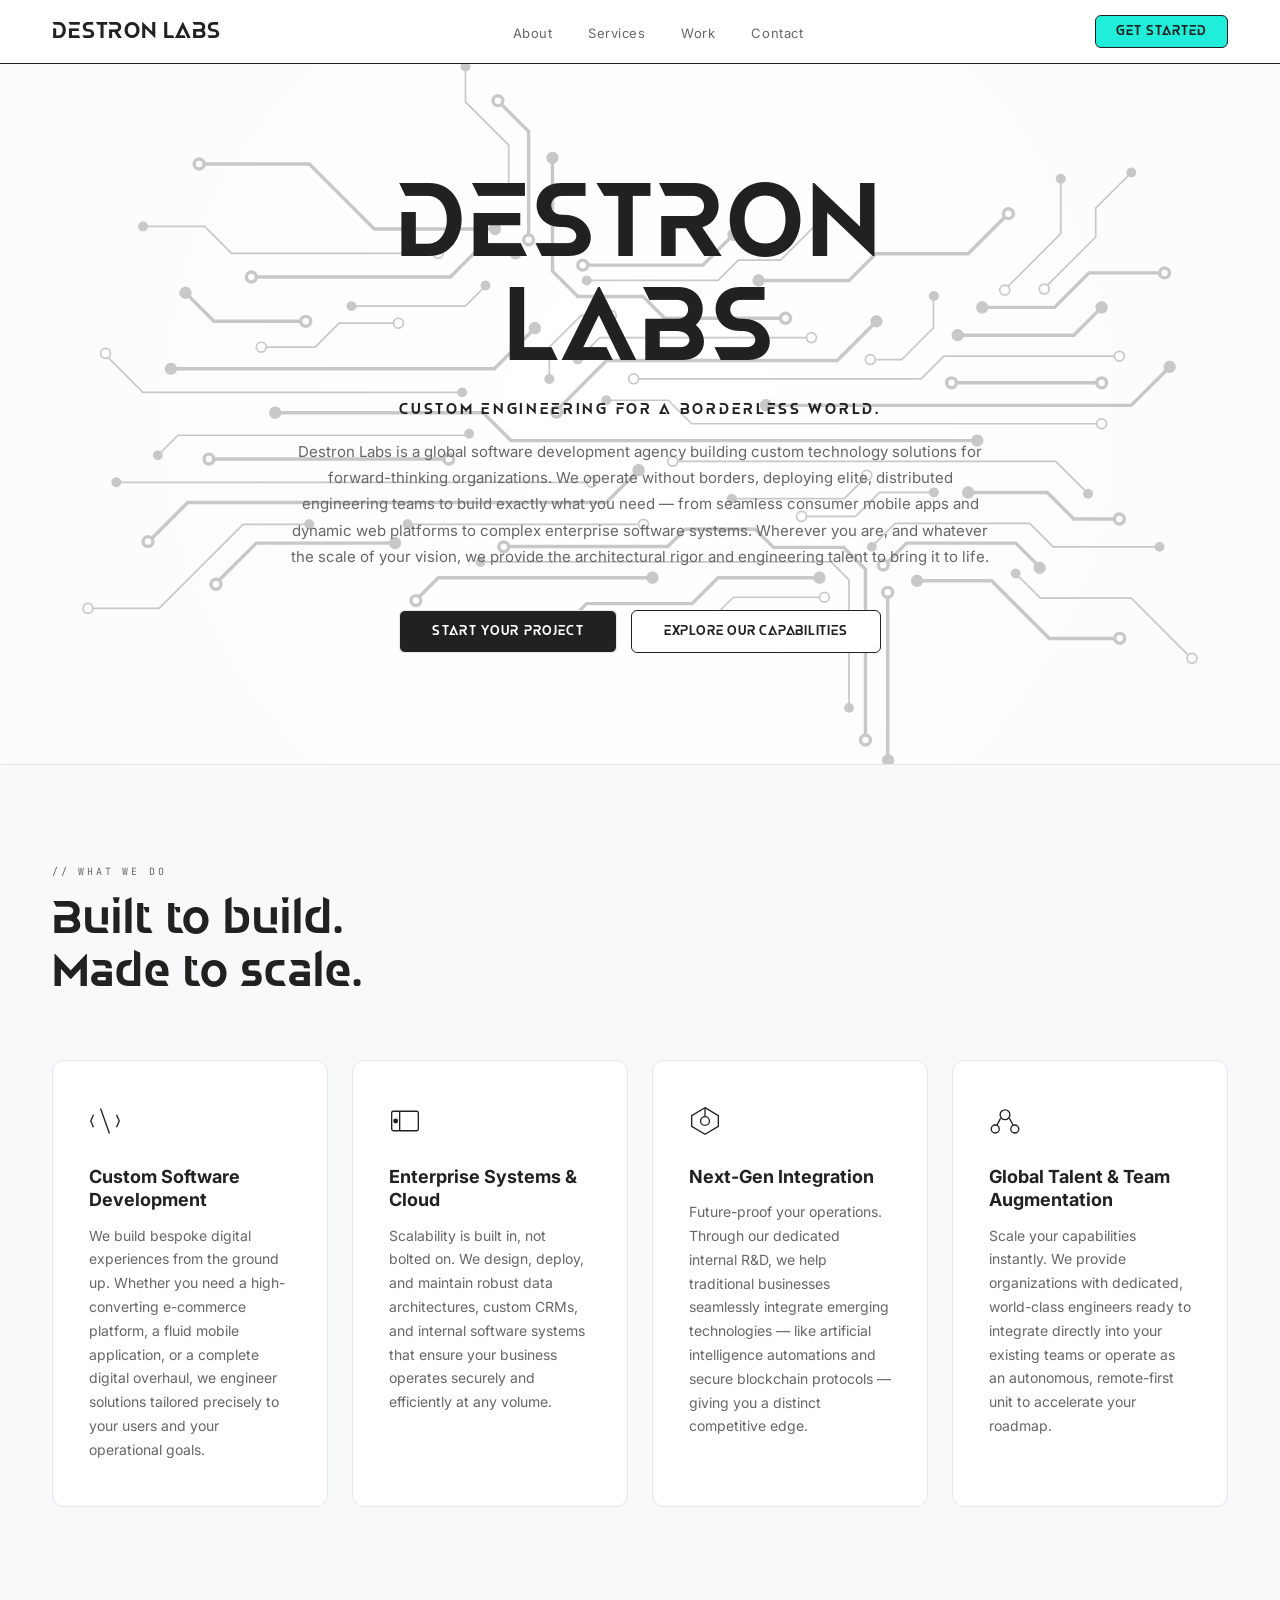
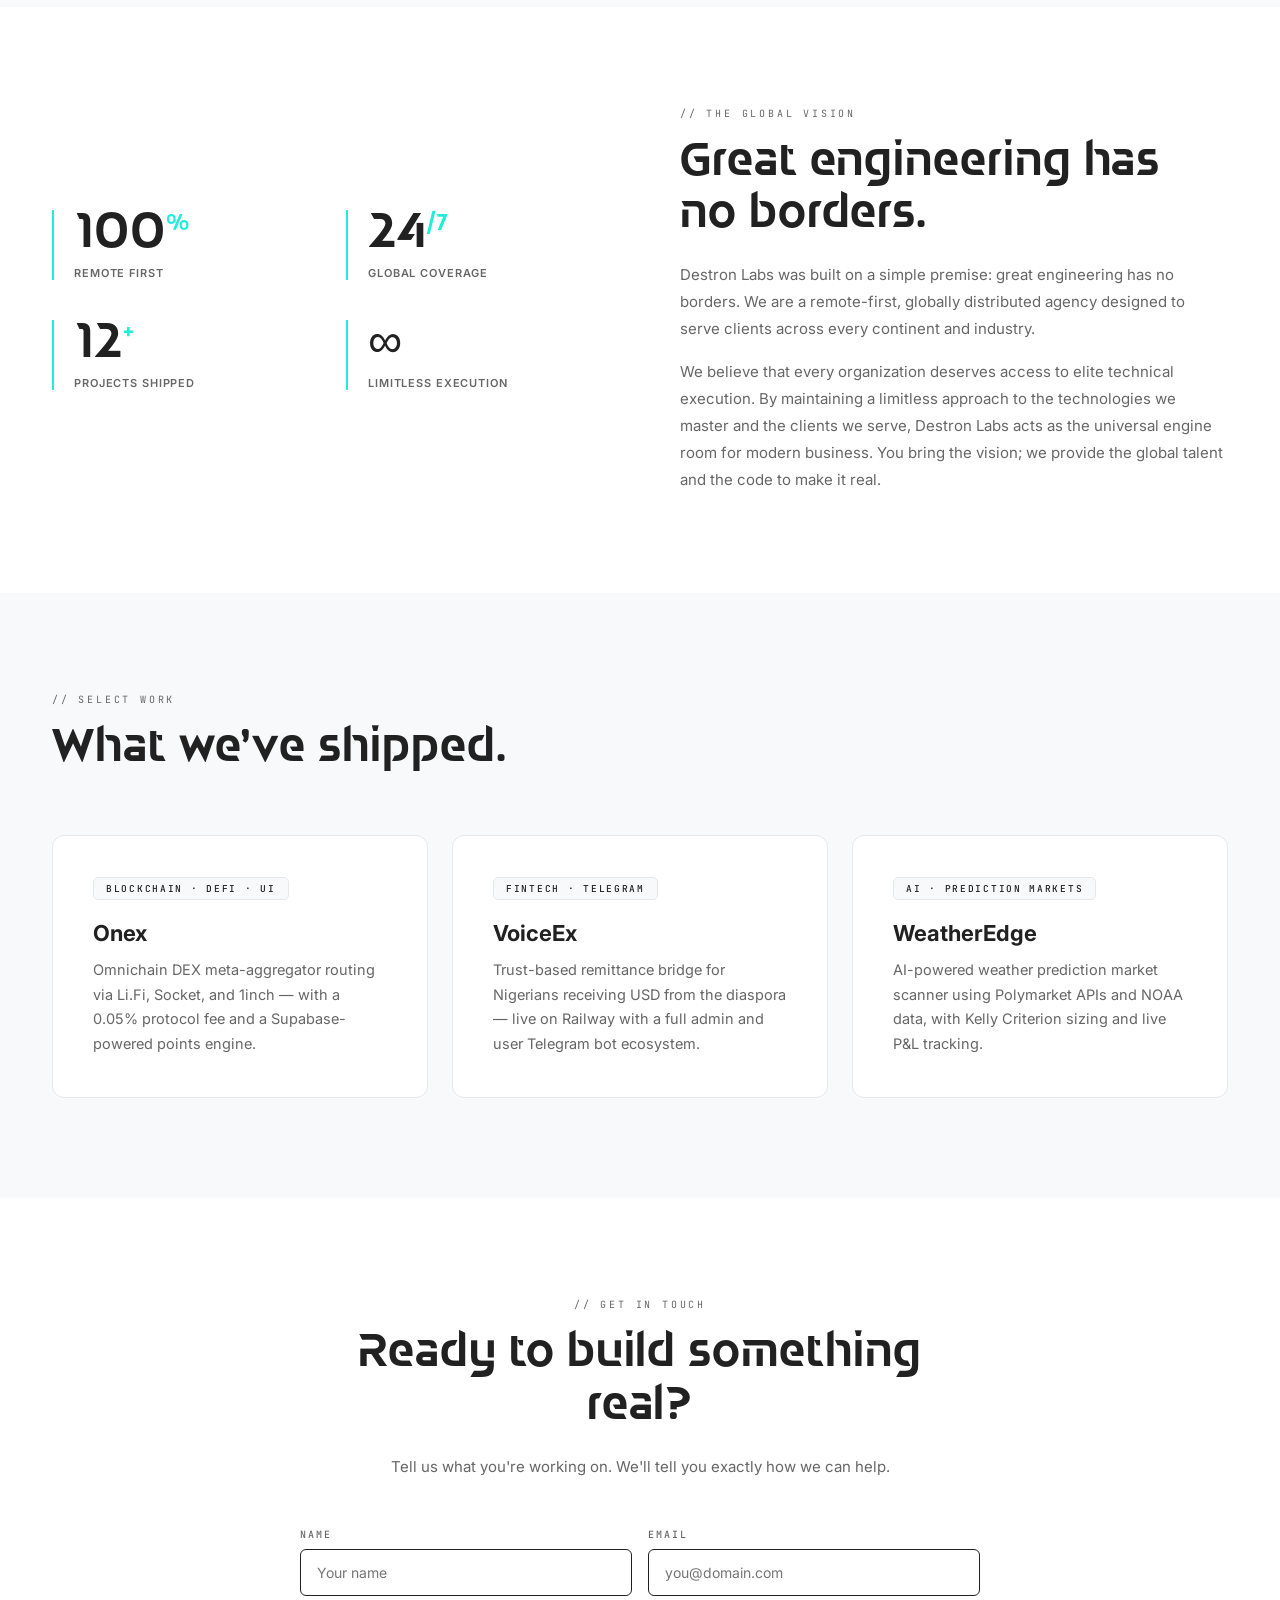
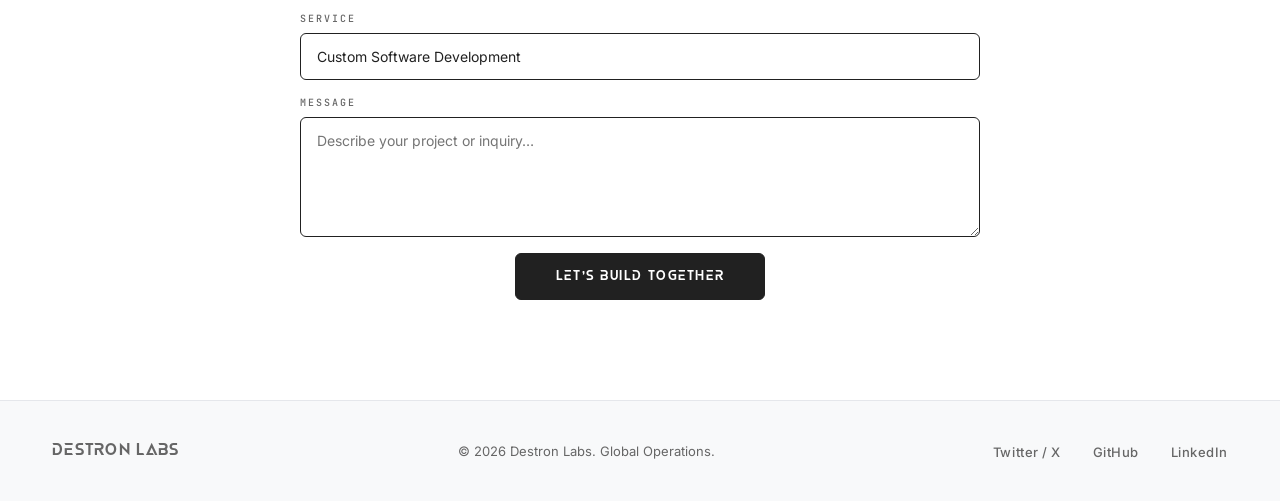
==== index.html @ b392221f "Add files via upload" ====
<!DOCTYPE html>
<html lang="en">
<head>
  <meta charset="UTF-8">
  <meta name="viewport" content="width=device-width, initial-scale=1.0">
  <meta name="description" content="Destron Labs — Custom engineering for a borderless world. Global software development and talent distribution.">
  <title>Destron Labs — Custom Engineering for a Borderless World</title>

  <!-- External stylesheet -->
  <link rel="stylesheet" href="assets/css/style.css">
</head>
<body>

  <!-- ============================================================
       NAVIGATION
       Logo image: replace assets/images/logo-horizontal.png with
       your extracted horizontal logo (transparent background PNG).
       Recommended height: 28–32px.
       ============================================================ -->
  <nav>
    <a href="#" class="logo">
      <!--
        LOGO IMAGE: Drop your clean horizontal PNG here.
        If the file is missing, the fallback text below will show.
      -->
      <img
        src="assets/images/logo-horizontal.png"
        alt="Destron Labs"
        class="logo-img"
        onerror="this.style.display='none'; this.nextElementSibling.style.display='block';"
      >
      <span class="logo-t" style="display:none;">DESTRON LABS</span>
    </a>

    <ul class="nl">
      <li><a href="#about">About</a></li>
      <li><a href="#services">Services</a></li>
      <li><a href="#work">Work</a></li>
      <li><a href="#contact">Contact</a></li>
    </ul>

    <a href="#contact" class="nb">GET STARTED</a>
  </nav>

  <!-- ============================================================
       HERO — static circuit board SVG background via CSS
       ============================================================ -->
  <section class="hero" id="hero">
    <div class="hi">
      <!-- <p class="hl">THE UNIVERSAL BUILDER &nbsp;·&nbsp; THE GLOBAL CATALYST</p> -->
      <h1 class="hw">DESTRON<br>LABS</h1>
      <p class="ht">CUSTOM ENGINEERING FOR A BORDERLESS WORLD.</p>
      <p class="h-sub">Destron Labs is a global software development agency building custom technology solutions for forward-thinking organizations. We operate without borders, deploying elite, distributed engineering teams to build exactly what you need — from seamless consumer mobile apps and dynamic web platforms to complex enterprise software systems. Wherever you are, and whatever the scale of your vision, we provide the architectural rigor and engineering talent to bring it to life.</p>
      <div class="hb">
        <a href="#contact" class="bp">START YOUR PROJECT</a>
        <a href="#services" class="bo">EXPLORE OUR CAPABILITIES</a>
      </div>
    </div>
  </section>

  <hr class="hdiv">

  <!-- ============================================================
       SERVICES
       ============================================================ -->
  <section class="sec sec-dk" id="services">
    <div class="svh">
      <span class="ey">// WHAT WE DO</span>
      <h2 class="sh">Built to build.<br>Made to scale.</h2>
    </div>
    <div class="svgr">

      <div class="svc">
        <svg class="si" viewBox="0 0 36 36" fill="none" stroke-width="1.5">
          <polyline points="5,11 2,18 5,25"/>
          <polyline points="31,11 34,18 31,25"/>
          <line x1="13" y1="4" x2="23" y2="32"/>
        </svg>
        <p class="st">Custom Software Development</p>
        <p class="sd">We build bespoke digital experiences from the ground up. Whether you need a high-converting e-commerce platform, a fluid mobile application, or a complete digital overhaul, we engineer solutions tailored precisely to your users and your operational goals.</p>
      </div>

      <div class="svc">
        <svg class="si" viewBox="0 0 36 36" fill="none" stroke-width="1.5">
          <rect x="3" y="7" width="30" height="22" rx="2"/>
          <line x1="12" y1="7" x2="12" y2="29"/>
          <circle cx="7.5" cy="18" r="2" fill="#212121" stroke="#212121"/>
        </svg>
        <p class="st">Enterprise Systems & Cloud</p>
        <p class="sd">Scalability is built in, not bolted on. We design, deploy, and maintain robust data architectures, custom CRMs, and internal software systems that ensure your business operates securely and efficiently at any volume.</p>
      </div>

      <div class="svc">
        <svg class="si" viewBox="0 0 36 36" fill="none" stroke-width="1.5">
          <polygon points="18,3 33,12 33,24 18,33 3,24 3,12"/>
          <circle cx="18" cy="18" r="5"/>
          <line x1="18" y1="13" x2="18" y2="3"/>
        </svg>
        <p class="st">Next-Gen Integration</p>
        <p class="sd">Future-proof your operations. Through our dedicated internal R&D, we help traditional businesses seamlessly integrate emerging technologies — like artificial intelligence automations and secure blockchain protocols — giving you a distinct competitive edge.</p>
      </div>

      <div class="svc">
        <svg class="si" viewBox="0 0 36 36" fill="none" stroke-width="1.5">
          <circle cx="18" cy="11" r="5.5"/>
          <circle cx="7" cy="27" r="4.5"/>
          <circle cx="29" cy="27" r="4.5"/>
          <line x1="13" y1="15" x2="9" y2="22.5"/>
          <line x1="23" y1="15" x2="27" y2="22.5"/>
        </svg>
        <p class="st">Global Talent & Team Augmentation</p>
        <p class="sd">Scale your capabilities instantly. We provide organizations with dedicated, world-class engineers ready to integrate directly into your existing teams or operate as an autonomous, remote-first unit to accelerate your roadmap.</p>
      </div>

    </div>
  </section>

  <!-- ============================================================
       ABOUT
       ============================================================ -->
  <section class="sec" id="about">
    <div class="ag">
      <div class="sg">
        <div class="stb"><div class="sn">100<sup>%</sup></div><div class="slb">REMOTE FIRST</div></div>
        <div class="stb"><div class="sn">24<sup>/7</sup></div><div class="slb">GLOBAL COVERAGE</div></div>
        <div class="stb"><div class="sn">12<sup>+</sup></div><div class="slb">PROJECTS SHIPPED</div></div>
        <div class="stb"><div class="sn">∞</div><div class="slb">LIMITLESS EXECUTION</div></div>
      </div>
      <div>
        <span class="ey">// THE GLOBAL VISION</span>
        <h2 class="sh">Great engineering has no borders.</h2>
        <p class="ss">Destron Labs was built on a simple premise: great engineering has no borders. We are a remote-first, globally distributed agency designed to serve clients across every continent and industry.</p>
        <p class="ss" style="margin-top:16px">We believe that every organization deserves access to elite technical execution. By maintaining a limitless approach to the technologies we master and the clients we serve, Destron Labs acts as the universal engine room for modern business. You bring the vision; we provide the global talent and the code to make it real.</p>
      </div>
    </div>
  </section>

  <!-- ============================================================
       WORK
       ============================================================ -->
  <section class="sec sec-dk" id="work">
    <div class="wh">
      <span class="ey">// SELECT WORK</span>
      <h2 class="sh">What we've shipped.</h2>
    </div>
    <div class="wgr">

      <div class="wc">
        <span class="wt2">BLOCKCHAIN · DEFI · UI</span>
        <p class="wn">Onex</p>
        <p class="wd">Omnichain DEX meta-aggregator routing via Li.Fi, Socket, and 1inch — with a 0.05% protocol fee and a Supabase-powered points engine.</p>
        <svg class="wa" width="18" height="18" viewBox="0 0 18 18" fill="none" stroke="currentColor" stroke-width="1.8">
          <line x1="3" y1="15" x2="15" y2="3"/><polyline points="6,3 15,3 15,12"/>
        </svg>
      </div>

      <div class="wc">
        <span class="wt2">FINTECH · TELEGRAM</span>
        <p class="wn">VoiceEx</p>
        <p class="wd">Trust-based remittance bridge for Nigerians receiving USD from the diaspora — live on Railway with a full admin and user Telegram bot ecosystem.</p>
        <svg class="wa" width="18" height="18" viewBox="0 0 18 18" fill="none" stroke="currentColor" stroke-width="1.8">
          <line x1="3" y1="15" x2="15" y2="3"/><polyline points="6,3 15,3 15,12"/>
        </svg>
      </div>

      <div class="wc">
        <span class="wt2">AI · PREDICTION MARKETS</span>
        <p class="wn">WeatherEdge</p>
        <p class="wd">AI-powered weather prediction market scanner using Polymarket APIs and NOAA data, with Kelly Criterion sizing and live P&L tracking.</p>
        <svg class="wa" width="18" height="18" viewBox="0 0 18 18" fill="none" stroke="currentColor" stroke-width="1.8">
          <line x1="3" y1="15" x2="15" y2="3"/><polyline points="6,3 15,3 15,12"/>
        </svg>
      </div>

    </div>
  </section>

  <!-- ============================================================
       CONTACT
       ============================================================ -->
  <section class="sec" id="contact">
    <div class="cw">
      <span class="ey">// GET IN TOUCH</span>
      <h2 class="sh">Ready to build something real?</h2>
      <p class="ss">Tell us what you're working on. We'll tell you exactly how we can help.</p>
      <form class="cf" onsubmit="return false">
        <div class="fr">
          <div class="ff">
            <label for="f-name">NAME</label>
            <input id="f-name" type="text" placeholder="Your name" autocomplete="name"/>
          </div>
          <div class="ff">
            <label for="f-email">EMAIL</label>
            <input id="f-email" type="email" placeholder="you@domain.com" autocomplete="email"/>
          </div>
        </div>
        <div class="ff">
          <label for="f-service">SERVICE</label>
          <select id="f-service">
            <option>Custom Software Development</option>
            <option>Enterprise Systems & Cloud</option>
            <option>Next-Gen Integration</option>
            <option>Global Talent Distribution</option>
            <option>Other</option>
          </select>
        </div>
        <div class="ff">
          <label for="f-msg">MESSAGE</label>
          <textarea id="f-msg" placeholder="Describe your project or inquiry…"></textarea>
        </div>
        <button type="submit" class="bsub" id="sb">LET'S BUILD TOGETHER</button>
      </form>
    </div>
  </section>

  <!-- ============================================================
       FOOTER
       Logo image: replace assets/images/logo-horizontal.png with
       your clean PNG. Same file as the nav logo.
       ============================================================ -->
  <footer>
    <a href="#" class="footer-logo">
      <img
        src="assets/images/logo-horizontal.png"
        alt="Destron Labs"
        class="footer-logo-img"
        onerror="this.style.display='none'; this.nextElementSibling.style.display='block';"
      >
      <span class="footer-logo-t" style="display:none;">DESTRON LABS</span>
    </a>

    <p class="fc">© 2026 Destron Labs. Global Operations.</p>

    <ul class="fl">
      <li><a href="https://x.com/destron_labs">Twitter / X</a></li>
      <li><a href="#">GitHub</a></li>
      <li><a href="#">LinkedIn</a></li>
    </ul>
  </footer>

  <!-- ============================================================
       JAVASCRIPT — scroll reveal, smooth scroll, form handler
       Canvas animation removed per spec.
       ============================================================ -->
  <script>
    // SCROLL REVEAL
    const revealEls = document.querySelectorAll('.svc, .wc, .stb');
    const observer = new IntersectionObserver(entries => {
      entries.forEach(e => {
        if (e.isIntersecting) {
          e.target.style.opacity = '1';
          e.target.style.transform = 'translateY(0)';
        }
      });
    }, { threshold: 0.12 });

    revealEls.forEach(el => {
      el.style.opacity = '0';
      el.style.transform = 'translateY(24px)';
      el.style.transition = 'opacity 0.6s ease-out, transform 0.6s ease-out';
      observer.observe(el);
    });

    // SMOOTH SCROLL
    document.querySelectorAll('a[href^="#"]').forEach(a => {
      a.addEventListener('click', e => {
        e.preventDefault();
        const t = document.querySelector(a.getAttribute('href'));
        if (t) t.scrollIntoView({ behavior: 'smooth' });
      });
    });

    // CONTACT FORM — success state
    const sb = document.getElementById('sb');
    sb.addEventListener('click', () => {
      const name  = document.getElementById('f-name').value.trim();
      const email = document.getElementById('f-email').value.trim();
      if (!name || !email) {
        sb.textContent = 'PLEASE FILL IN NAME & EMAIL';
        setTimeout(() => { sb.textContent = "LET'S BUILD TOGETHER"; }, 2500);
        return;
      }
      sb.textContent = 'MESSAGE SENT ✓';
      sb.classList.add('sent');
      setTimeout(() => {
        sb.textContent = "LET'S BUILD TOGETHER";
        sb.classList.remove('sent');
      }, 3000);
    });
  </script>

</body>
</html>
---- assets/css/style.css ----
/* ============================================================
   DESTRON LABS — style.css
   Fonts path:   assets/fonts/
   Images path:  assets/images/
   ============================================================ */

/* ---------- GOOGLE FONTS (Inter + JetBrains Mono) ---------- */
@import url('https://fonts.googleapis.com/css2?family=Inter:wght@300;400;500&family=JetBrains+Mono:wght@400;500&display=swap');

/* ---------- ALTRON CUSTOM FONT ----------------------------- */
@font-face {
  font-family: 'Altron';
  src: url('../fonts/altron.otf') format('opentype'),
       url('../fonts/altron.ttf') format('truetype');
  font-weight: normal;
  font-style: normal;
  font-display: swap;
}

/* ---------- RESET & ROOT ----------------------------------- */
*, *::before, *::after {
  margin: 0;
  padding: 0;
  box-sizing: border-box;
}

:root {
  --cy:         #20EEDA;
  --text-main:  #212121;
  --text-muted: #666666;
  --bg-main:    #FFFFFF;
  --bg-sec:     #F8F9FA;
  --border:     #E5E7EB;
  --trace:      #C0CCD8;
}

html {
  scroll-behavior: smooth;
}

body {
  background: var(--bg-main);
  color: var(--text-main);
  font-family: 'Inter', system-ui, sans-serif;
  overflow-x: hidden;
}

/* ============================================================
   NAVIGATION
   ============================================================ */
nav {
  background: rgba(255, 255, 255, 0.96);
  backdrop-filter: blur(2px);
  -webkit-backdrop-filter: blur(2px);
  border-bottom: 1px solid var(--text-main);
  padding: 0 52px;
  height: 64px;
  display: flex;
  align-items: center;
  justify-content: space-between;
  position: sticky;
  top: 0;
  z-index: 99;
}

/* Logo */
.logo {
  display: flex;
  align-items: center;
  gap: 0;
  text-decoration: none;
}

.logo-img {
  height: 28px;
  width: auto;
  display: block;
}

/* Fallback text logo (shown when logo-horizontal.png is absent) */
.logo-t {
  font-family: 'Altron', 'Space Grotesk', sans-serif;
  font-weight: normal;
  font-size: 22px;
  letter-spacing: 0.05em;
  color: var(--text-main);
  line-height: 1;
}

/* Nav links */
.nl {
  display: flex;
  gap: 36px;
  list-style: none;
}

.nl a {
  color: var(--text-muted);
  text-decoration: none;
  font-size: 13px;
  letter-spacing: 0.04em;
  transition: color 0.2s;
}

.nl a:hover {
  color: var(--text-main);
}

/* Nav CTA button */
.nb {
  background: var(--cy);
  color: var(--text-main);
  padding: 9px 20px;
  font-family: 'Altron', 'Space Grotesk', sans-serif;
  font-weight: normal;
  font-size: 13px;
  letter-spacing: 0.08em;
  text-decoration: none;
  border: 1px solid var(--text-main);
  border-radius: 6px;
  transition: opacity 0.2s;
}

.nb:hover {
  opacity: 0.85;
  background: var(--text-main);
  color: var(--cy);
  border-color: var(--text-main);
}

/* ============================================================
   HERO
   ============================================================ */
.hero {
  position: relative;
  min-height: 700px;
  max-height: 700px;
  display: flex;
  align-items: center;
  justify-content: center;
  overflow: hidden;
  padding: 100px 52px;

  /* Circuit board SVG background + white wash so text stays crisp */
  background-color: var(--bg-main);
  background-image:
    linear-gradient(rgba(255,255,255,0.72), rgba(255,255,255,0.72)),
    url('../images/circuit-bg.svg');
  background-size: cover;
  background-position: center center;
  background-repeat: no-repeat;
}

/* Hero inner — no frosted glass, text reads cleanly over light traces */
.hi {
  position: relative;
  z-index: 2;
  text-align: center;
  max-width: 820px;
}

.hl {
  font-family: 'JetBrains Mono', monospace;
  font-size: 10px;
  letter-spacing: 0.3em;
  color: var(--text-muted);
  margin-bottom: 28px;
  opacity: 0;
  animation: fu 0.7s 0.1s both;
}

/* Hero headline uses Altron */
.hw {
  font-family: 'Altron', sans-serif;
  font-weight: normal;
  font-size: clamp(52px, 9vw, 104px);
  letter-spacing: 0.04em;
  line-height: 1;
  color: var(--text-main);
  opacity: 0;
  animation: fu 0.7s 0.25s both;
}

.ht {
  font-family: 'Altron', sans-serif;
  font-weight: normal;
  font-size: clamp(12px, 1.6vw, 15px);
  letter-spacing: 0.18em;
  color: var(--text-main);
  margin-top: 20px;
  opacity: 0;
  animation: fu 0.7s 0.4s both;
}

.h-sub {
  font-family: 'Inter', sans-serif;
  font-size: 15px;
  line-height: 1.75;
  color: var(--text-muted);
  margin-top: 22px;
  max-width: 700px;
  margin-left: auto;
  margin-right: auto;
  opacity: 0;
  animation: fu 0.7s 0.45s both;
}

.hb {
  display: flex;
  gap: 14px;
  justify-content: center;
  margin-top: 40px;
  opacity: 0;
  animation: fu 0.7s 0.55s both;
  flex-wrap: wrap;
}

/* Primary CTA */
.bp {
  background: var(--text-main);
  color: var(--bg-main);
  padding: 14px 32px;
  font-family: 'Altron', 'Space Grotesk', sans-serif;
  font-size: 13px;
  letter-spacing: 0.1em;
  text-decoration: none;
  border-radius: 6px;
  border: 1px solid var(--border);
  cursor: pointer;
  transition: all 0.2s;
}

.bp:hover {
  background: var(--cy);
  color: var(--text-main);
  border-color: var(--text-main);
}

/* Secondary CTA */
.bo {
  border: 1px solid var(--text-main);
  background: var(--bg-main);
  color: var(--text-main);
  padding: 14px 32px;
  font-family: 'Altron', 'Space Grotesk', sans-serif;
  font-weight: 500;
  font-size: 13px;
  letter-spacing: 0.06em;
  text-decoration: none;
  border-radius: 6px;
  transition: all 0.2s;
}

.bo:hover {
  background: var(--text-main);
  color: var(--cy);
  border-color: var(--text-main);
  box-shadow: 0 4px 14px rgba(0, 0, 0, 0.06);
}

/* Fade-up keyframe */
@keyframes fu {
  from { opacity: 0; transform: translateY(16px); }
  to   { opacity: 1; transform: translateY(0); }
}

/* Divider */
.hdiv {
  border: none;
  border-top: 1px solid var(--border);
}

/* ============================================================
   SECTIONS — SHARED
   ============================================================ */
.sec {
  padding: 100px 52px;
}

.sec-dk {
  background: var(--bg-sec);
}

.ey {
  font-family: 'JetBrains Mono', monospace;
  font-size: 10px;
  letter-spacing: 0.28em;
  color: var(--text-muted);
  margin-bottom: 16px;
  display: block;
}

/* Section headings use Altron for display character */
.sh {
  font-family: 'Altron', 'Space Grotesk', sans-serif;
  font-weight: normal;
  font-size: clamp(30px, 3.8vw, 46px);
  color: var(--text-main);
  line-height: 1.15;
  margin-bottom: 20px;
  letter-spacing: 0.02em;
}

.ss {
  color: var(--text-muted);
  font-size: 15px;
  line-height: 1.8;
  max-width: 600px;
}

/* ============================================================
   SERVICES
   ============================================================ */
.svh {
  max-width: 1200px;
  margin: 0 auto 60px;
}

.svgr {
  max-width: 1200px;
  margin: 0 auto;
  display: grid;
  grid-template-columns: repeat(auto-fit, minmax(260px, 1fr));
  gap: 24px;
}

.svc {
  background: var(--bg-main);
  border: 1px solid var(--border);
  padding: 44px 36px;
  position: relative;
  overflow: hidden;
  transition: all 0.3s;
  cursor: default;
  border-radius: 12px;
}

.svc:hover {
  border-color: var(--text-main);
  box-shadow: 0 12px 30px rgba(0, 0, 0, 0.04);
  transform: translateY(-4px);
}

.svc::after {
  content: '';
  position: absolute;
  top: 0; left: 0; right: 0;
  height: 3px;
  background: var(--cy);
  transform: scaleX(0);
  transform-origin: left;
  transition: transform 0.4s cubic-bezier(0.16, 1, 0.3, 1);
}

.svc:hover::after {
  transform: scaleX(1);
}

.si {
  width: 32px;
  height: 32px;
  stroke: var(--text-main);
  margin-bottom: 24px;
}

.st {
  font-family: 'Inter', sans-serif;
  font-weight: 700;
  font-size: 18px;
  color: var(--text-main);
  margin-bottom: 12px;
  line-height: 1.3;
}

.sd {
  color: var(--text-muted);
  font-size: 14px;
  line-height: 1.7;
}

/* ============================================================
   ABOUT
   ============================================================ */
.ag {
  max-width: 1200px;
  margin: 0 auto;
  display: grid;
  grid-template-columns: 1fr 1fr;
  gap: 80px;
  align-items: center;
}

.sg {
  display: grid;
  grid-template-columns: 1fr 1fr;
  gap: 40px;
}

.stb {
  border-left: 2px solid var(--cy);
  padding-left: 20px;
}

.sn {
  font-family: 'Altron', 'Space Grotesk', sans-serif;
  font-weight: normal;
  font-size: 48px;
  color: var(--text-main);
  line-height: 1;
  letter-spacing: 0.02em;
}

.sn sup {
  font-size: 22px;
  color: var(--cy);
  vertical-align: super;
}

.slb {
  color: var(--text-muted);
  font-size: 11px;
  letter-spacing: 0.08em;
  margin-top: 8px;
  font-weight: 600;
}

/* ============================================================
   WORK
   ============================================================ */
.wh {
  max-width: 1200px;
  margin: 0 auto 60px;
}

.wgr {
  max-width: 1200px;
  margin: 0 auto;
  display: grid;
  grid-template-columns: repeat(auto-fit, minmax(320px, 1fr));
  gap: 24px;
}

.wc {
  background: var(--bg-main);
  border: 1px solid var(--border);
  border-radius: 12px;
  padding: 40px;
  position: relative;
  overflow: hidden;
  cursor: pointer;
  transition: all 0.3s;
}

.wc:hover {
  border-color: var(--text-main);
  box-shadow: 0 12px 30px rgba(0, 0, 0, 0.04);
  transform: translateY(-4px);
}

.wt2 {
  font-family: 'JetBrains Mono', monospace;
  font-size: 9.5px;
  letter-spacing: 0.18em;
  color: var(--text-main);
  background: var(--bg-sec);
  padding: 4px 12px;
  border-radius: 5px;
  display: inline-block;
  margin-bottom: 20px;
  font-weight: 500;
  border: 1px solid var(--border);
}

.wn {
  font-family: 'Inter', sans-serif;
  font-weight: 700;
  font-size: 22px;
  color: var(--text-main);
  margin-bottom: 12px;
}

.wd {
  color: var(--text-muted);
  font-size: 14.5px;
  line-height: 1.7;
}

.wa {
  position: absolute;
  bottom: 24px;
  right: 24px;
  color: var(--cy);
  opacity: 0;
  transform: translate(-6px, 6px);
  transition: all 0.3s;
}

.wc:hover .wa {
  opacity: 1;
  transform: translate(0, 0);
}

/* ============================================================
   CONTACT
   ============================================================ */
.cw {
  max-width: 680px;
  margin: 0 auto;
  text-align: center;
}

.cw .ss {
  margin: 0 auto 48px;
}

.cf {
  text-align: left;
  display: flex;
  flex-direction: column;
  gap: 16px;
}

.fr {
  display: grid;
  grid-template-columns: 1fr 1fr;
  gap: 16px;
}

.ff {
  display: flex;
  flex-direction: column;
  gap: 8px;
}

.ff label {
  font-family: 'JetBrains Mono', monospace;
  font-size: 10px;
  letter-spacing: 0.2em;
  color: var(--text-muted);
  font-weight: 500;
}

.ff input,
.ff select,
.ff textarea {
  background: var(--bg-main);
  border: 1px solid var(--text-main);
  border-radius: 6px;
  padding: 14px 16px;
  color: var(--text-main);
  font-family: 'Inter', sans-serif;
  font-size: 14px;
  outline: none;
  transition: border-color 0.2s, box-shadow 0.2s;
  resize: vertical;
  -webkit-appearance: none;
}

.ff input:focus,
.ff select:focus,
.ff textarea:focus {
  border-color: var(--text-main);
  box-shadow: 0 0 0 3px rgba(32, 238, 218, 0.1);
}

.ff textarea {
  min-height: 120px;
}

.bsub {
  align-self: center;
  min-width: 220px;
  padding: 16px 40px;
  font-family: 'Altron', 'Space Grotesk', sans-serif;
  font-size: 13px;
  letter-spacing: 0.12em;
  cursor: pointer;
  border-radius: 6px;
  transition: all 0.2s;
  background: var(--text-main);
  color: var(--bg-main);
  border: 1px solid var(--text-main);
}

.bsub:hover {
  background: var(--text-main);
  color: var(--cy);
  border-color: var(--border);
}

.bsub.sent {
  background: var(--bg-main);
  color: var(--cy);
  border-color: var(--border);
}

/* ============================================================
   FOOTER
   ============================================================ */
footer {
  background: var(--bg-sec);
  border-top: 1px solid var(--border);
  padding: 40px 52px;
  display: flex;
  align-items: center;
  justify-content: space-between;
  flex-wrap: wrap;
  gap: 16px;
}

.footer-logo {
  display: flex;
  align-items: center;
  gap: 0;
  text-decoration: none;
}

.footer-logo-img {
  height: 22px;
  width: auto;
  display: block;
}

/* Fallback text logo for footer */
.footer-logo-t {
  font-family: 'Altron', sans-serif;
  font-weight: normal;
  font-size: 16px;
  letter-spacing: 0.08em;
  color: var(--text-muted);
}

.fc {
  font-size: 13px;
  color: var(--text-muted);
}

.fl {
  list-style: none;
  display: flex;
  gap: 32px;
}

.fl a {
  font-family: 'Inter', sans-serif;
  font-size: 13px;
  font-weight: 500;
  color: var(--text-muted);
  text-decoration: none;
  transition: color 0.2s;
  letter-spacing: 0.04em;
}

.fl a:hover {
  color: var(--text-main);
}

/* ============================================================
   RESPONSIVE
   ============================================================ */
@media (max-width: 768px) {
  nav {
    padding: 0 24px;
  }

  .nl {
    display: none;
  }

  .hero,
  .sec {
    padding-left: 24px;
    padding-right: 24px;
    padding-top: 80px;
    padding-bottom: 80px;
  }

  .hw {
    font-size: 52px;
  }

  .ag {
    grid-template-columns: 1fr;
    gap: 60px;
  }

  .fr {
    grid-template-columns: 1fr;
  }

  footer {
    padding: 32px 24px;
    flex-direction: column;
    align-items: flex-start;
    gap: 24px;
  }
}
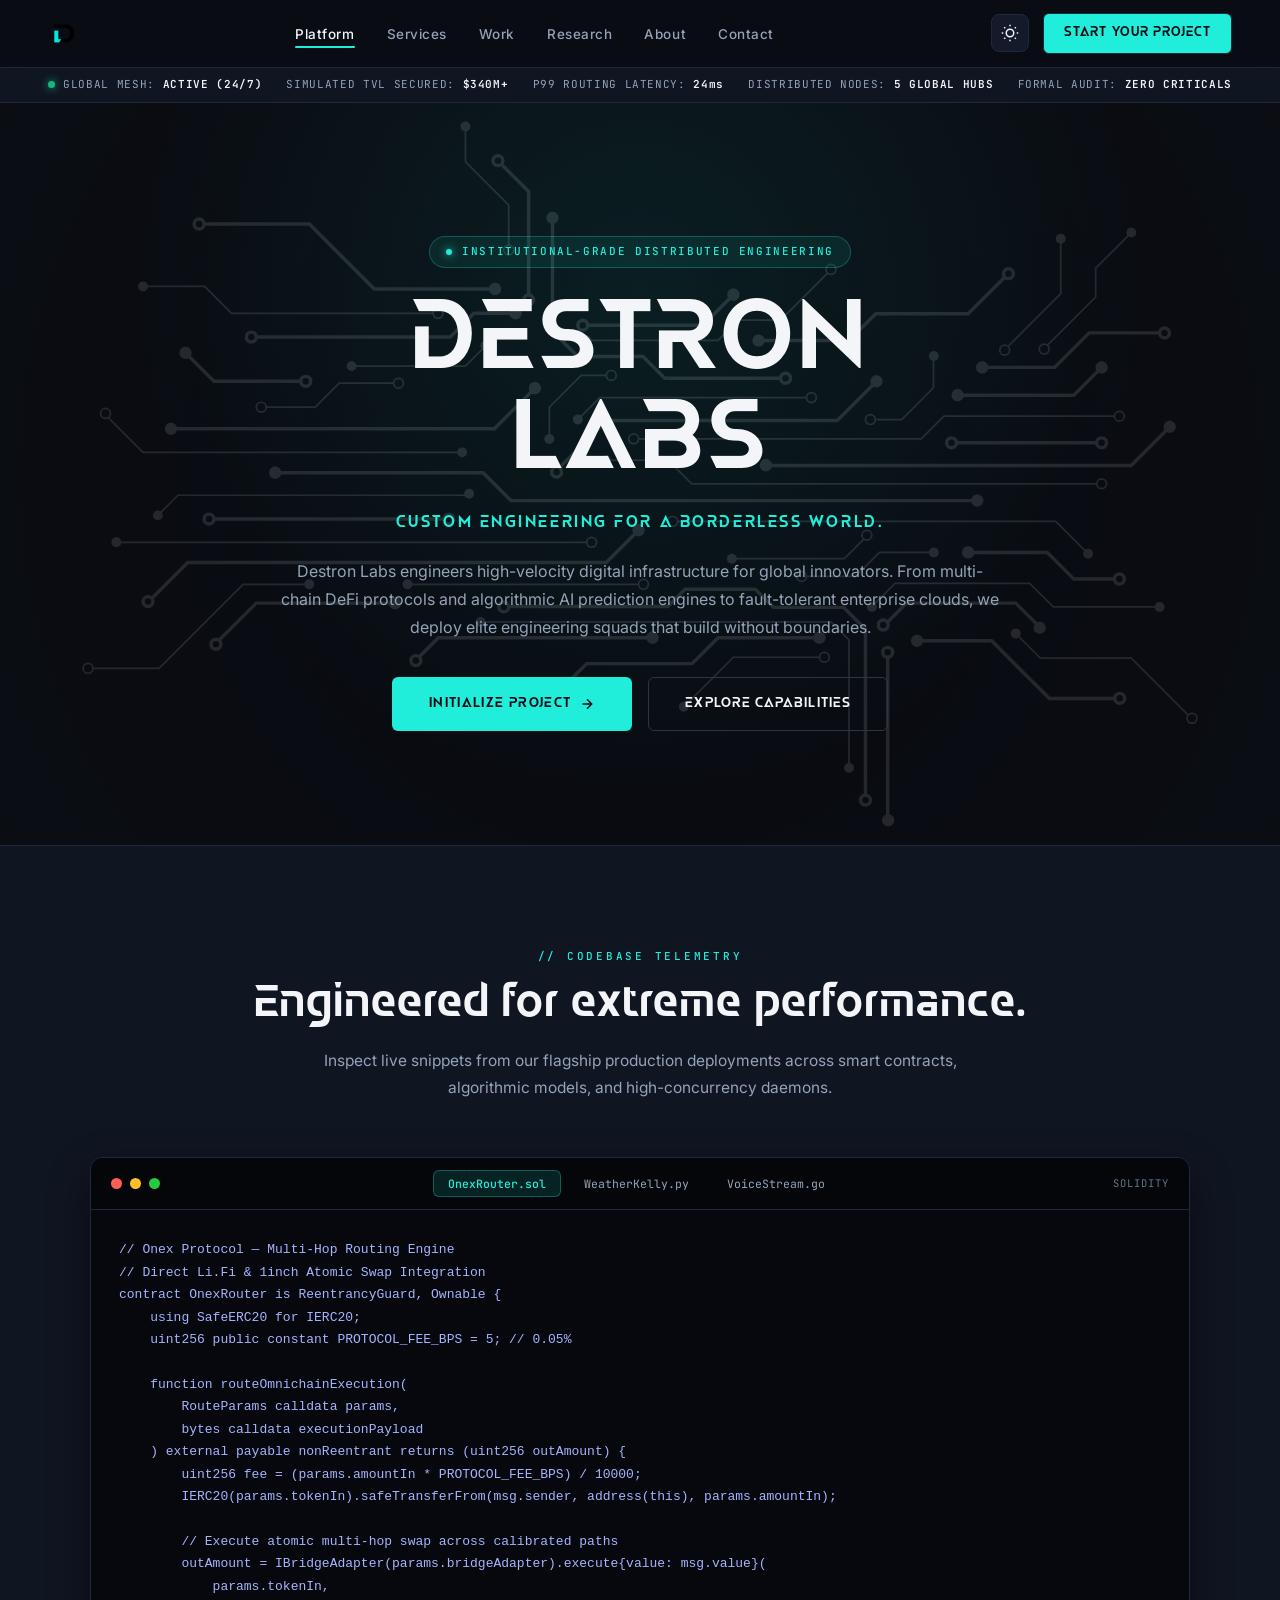
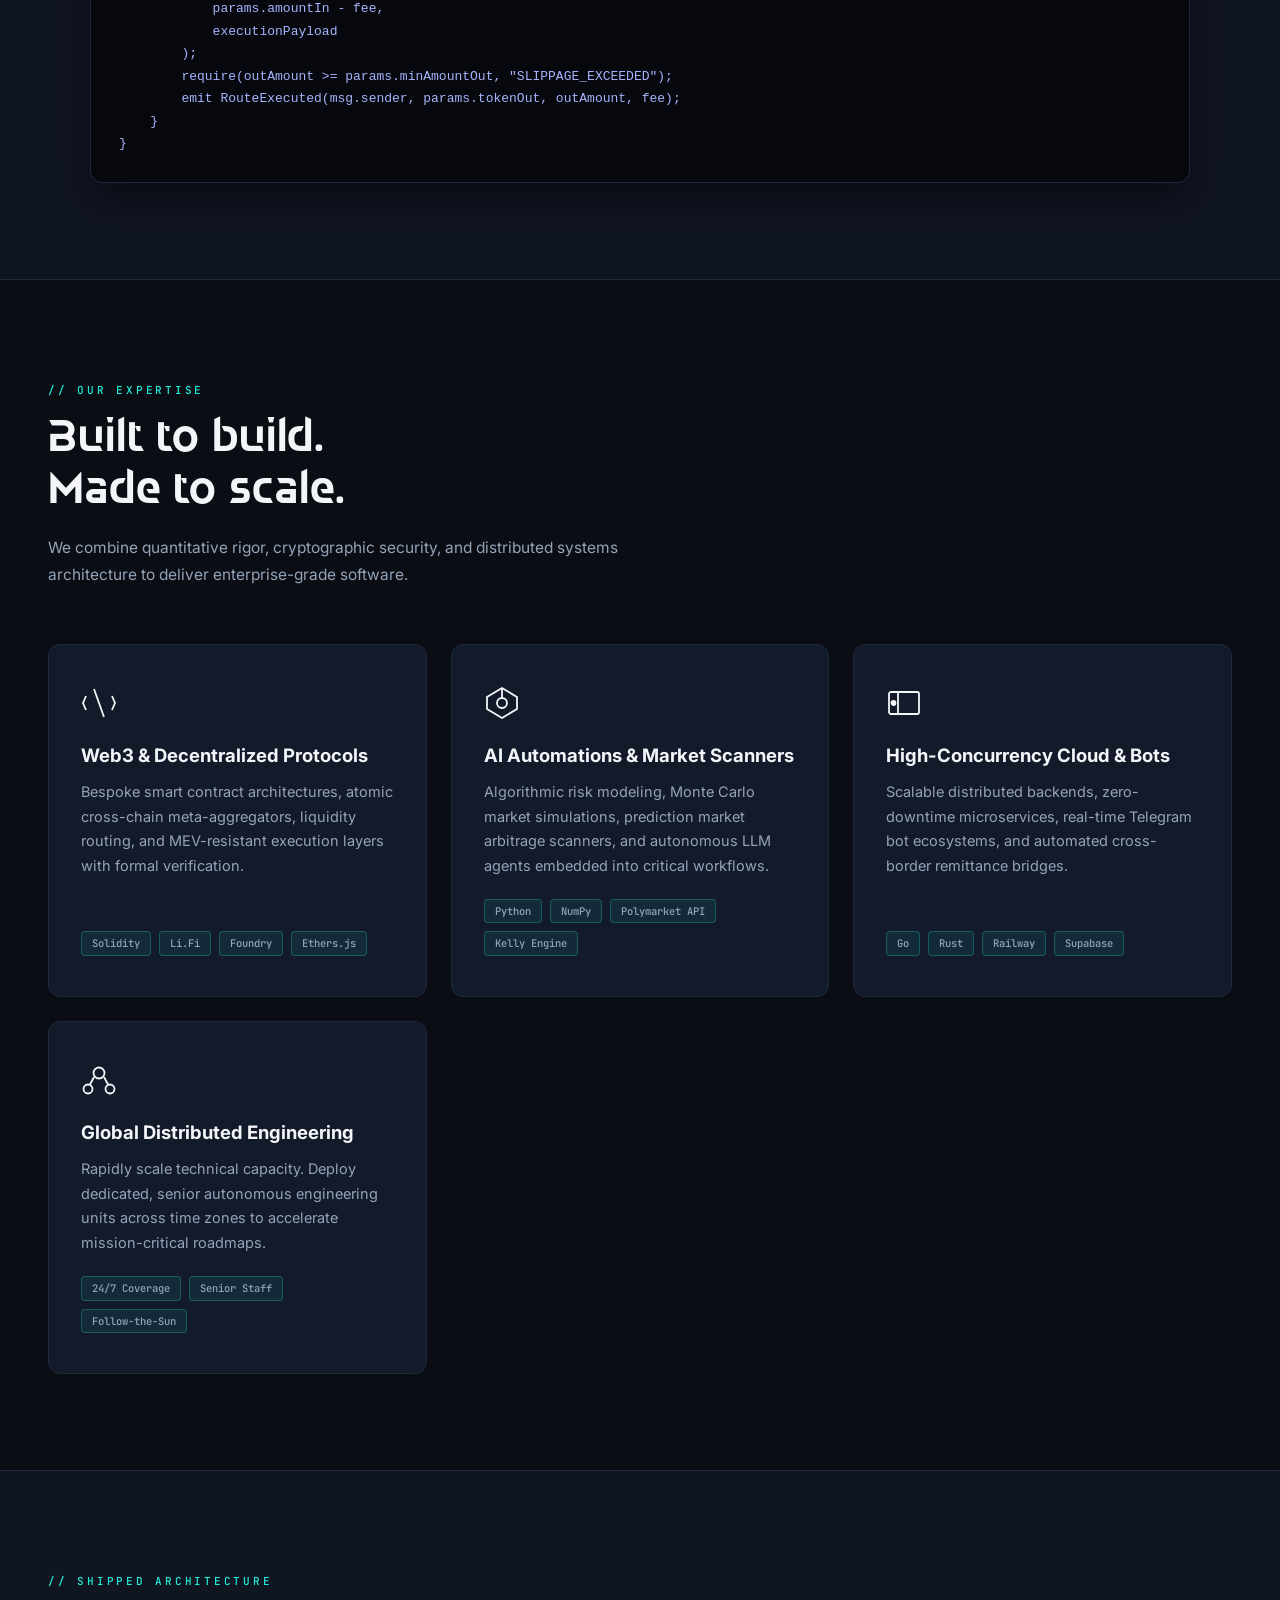
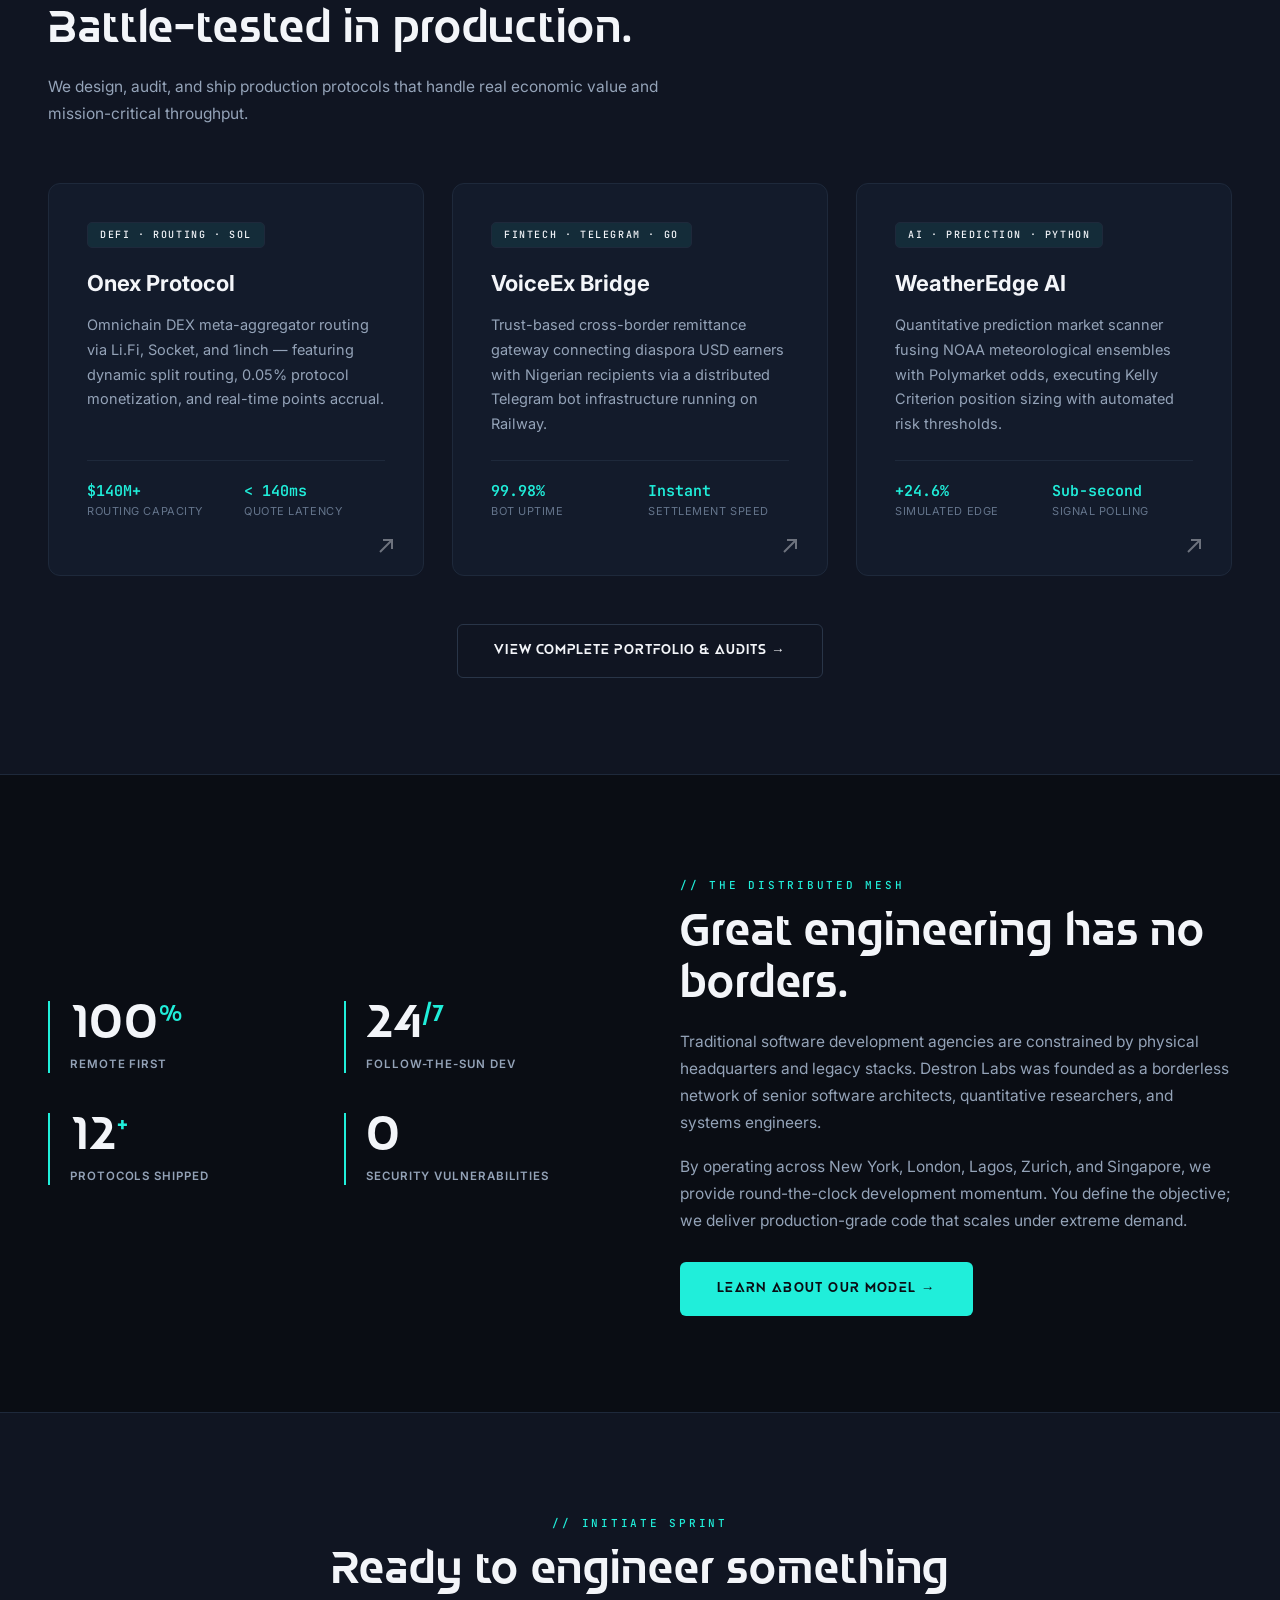
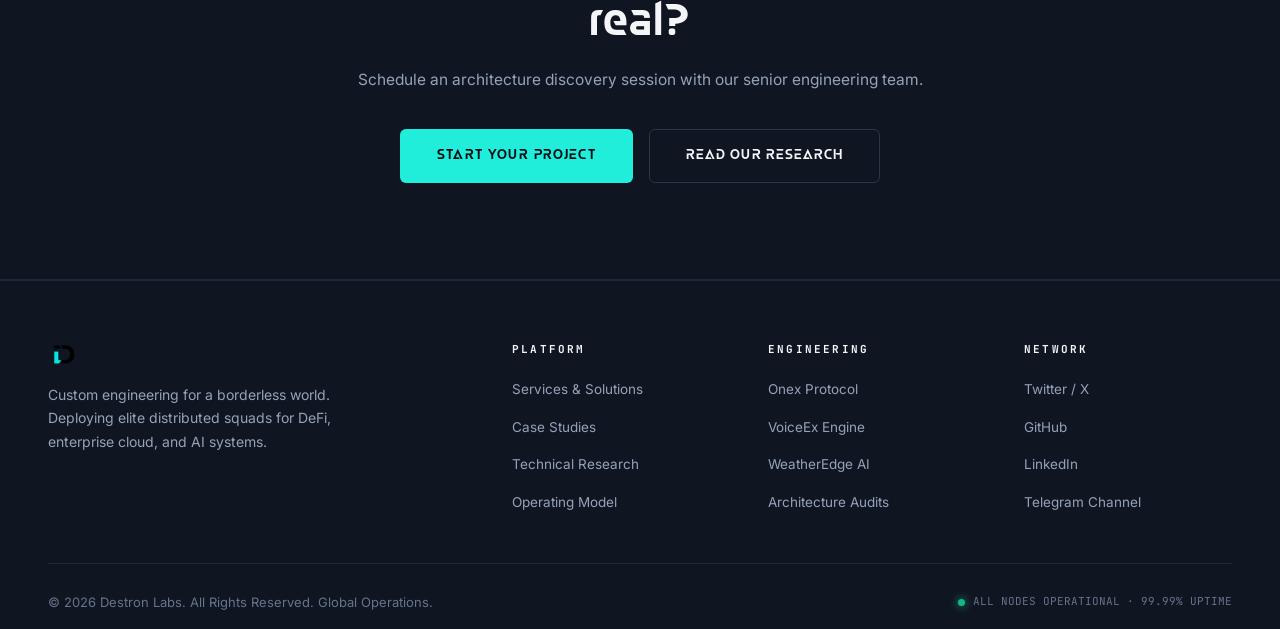
==== commit 4021e5f5: "Add files via upload" ====
--- a/index.html
+++ b/index.html
@@ -1,28 +1,45 @@
 <!DOCTYPE html>
-<html lang="en">
+<html lang="en" data-theme="dark">
 <head>
   <meta charset="UTF-8">
   <meta name="viewport" content="width=device-width, initial-scale=1.0">
-  <meta name="description" content="Destron Labs — Custom engineering for a borderless world. Global software development and talent distribution.">
+  <meta name="description" content="Destron Labs — Custom engineering for a borderless world. High-performance software development, DeFi protocols, AI systems, and distributed talent.">
+  
+  <!-- Open Graph / Social Media -->
+  <meta property="og:type" content="website">
+  <meta property="og:site_name" content="Destron Labs">
+  <meta property="og:title" content="Destron Labs — Custom Engineering for a Borderless World">
+  <meta property="og:description" content="Elite, distributed engineering squads building mission-critical DeFi protocols, predictive AI engines, and enterprise software systems.">
+  
+  <!-- Twitter Cards -->
+  <meta name="twitter:card" content="summary_large_image">
+  <meta name="twitter:site" content="@destron_labs">
+  <meta name="twitter:title" content="Destron Labs — Custom Engineering for a Borderless World">
+  <meta name="twitter:description" content="Elite, distributed engineering squads building mission-critical DeFi protocols, predictive AI engines, and enterprise software systems.">
+
   <title>Destron Labs — Custom Engineering for a Borderless World</title>
+
+  <!-- High-tech circuit / monogram SVG Favicon -->
+  <link rel="icon" type="image/svg+xml" href="data:image/svg+xml,%3Csvg xmlns='http://www.w3.org/2000/svg' viewBox='0 0 32 32'%3E%3Crect width='32' height='32' rx='6' fill='%230A0D14'/%3E%3Cpath d='M8 8h10a6 6 0 0 1 6 6v0a6 6 0 0 1-6 6H8V8z' fill='none' stroke='%2320EEDA' stroke-width='2.5'/%3E%3Ccircle cx='14' cy='14' r='2' fill='%2320EEDA'/%3E%3C/svg%3E">
 
   <!-- External stylesheet -->
   <link rel="stylesheet" href="assets/css/style.css">
+
+  <!-- Zero-Flash Theme Init -->
+  <script>
+    (function() {
+      const saved = localStorage.getItem('destron_theme') || 'dark';
+      document.documentElement.setAttribute('data-theme', saved);
+    })();
+  </script>
 </head>
 <body>
 
   <!-- ============================================================
        NAVIGATION
-       Logo image: replace assets/images/logo-horizontal.png with
-       your extracted horizontal logo (transparent background PNG).
-       Recommended height: 28–32px.
        ============================================================ -->
   <nav>
-    <a href="#" class="logo">
-      <!--
-        LOGO IMAGE: Drop your clean horizontal PNG here.
-        If the file is missing, the fallback text below will show.
-      -->
+    <a href="index.html" class="logo">
       <img
         src="assets/images/logo-horizontal.png"
         alt="Destron Labs"
@@ -32,262 +49,399 @@
       <span class="logo-t" style="display:none;">DESTRON LABS</span>
     </a>
 
-    <ul class="nl">
-      <li><a href="#about">About</a></li>
-      <li><a href="#services">Services</a></li>
-      <li><a href="#work">Work</a></li>
-      <li><a href="#contact">Contact</a></li>
+    <ul class="nl" id="nav-links">
+      <li><a href="index.html" class="active">Platform</a></li>
+      <li><a href="services.html">Services</a></li>
+      <li><a href="work.html">Work</a></li>
+      <li><a href="research.html">Research</a></li>
+      <li><a href="about.html">About</a></li>
+      <li><a href="contact.html">Contact</a></li>
     </ul>
 
-    <a href="#contact" class="nb">GET STARTED</a>
+    <div class="nav-actions">
+      <!-- Theme Switcher Toggle (Sun / Moon) -->
+      <button class="theme-toggle" aria-label="Toggle theme mode">
+        <svg class="icon-sun" viewBox="0 0 24 24" style="display:none;">
+          <circle cx="12" cy="12" r="5"></circle>
+          <line x1="12" y1="1" x2="12" y2="3"></line>
+          <line x1="12" y1="21" x2="12" y2="23"></line>
+          <line x1="4.22" y1="4.22" x2="5.64" y2="5.64"></line>
+          <line x1="18.36" y1="18.36" x2="19.78" y2="19.78"></line>
+          <line x1="1" y1="12" x2="3" y2="12"></line>
+          <line x1="21" y1="12" x2="23" y2="12"></line>
+          <line x1="4.22" y1="19.78" x2="5.64" y2="18.36"></line>
+          <line x1="18.36" y1="5.64" x2="19.78" y2="4.22"></line>
+        </svg>
+        <svg class="icon-moon" viewBox="0 0 24 24">
+          <path d="M21 12.79A9 9 0 1 1 11.21 3 7 7 0 0 0 21 12.79z"></path>
+        </svg>
+      </button>
+
+      <a href="contact.html" class="nb">START YOUR PROJECT</a>
+      
+      <button class="nav-toggle" id="nav-toggle" aria-label="Toggle navigation" aria-expanded="false">
+        <span></span>
+        <span></span>
+        <span></span>
+      </button>
+    </div>
   </nav>
 
   <!-- ============================================================
-       HERO — static circuit board SVG background via CSS
+       LIVE TELEMETRY RIBBON (CHAOS LABS STYLE)
+       ============================================================ -->
+  <div class="telemetry-strip">
+    <div class="telemetry-inner">
+      <div class="telemetry-item">
+        <span class="telemetry-pulse"></span>
+        <span>GLOBAL MESH: <strong>ACTIVE (24/7)</strong></span>
+      </div>
+      <div class="telemetry-item">
+        <span>SIMULATED TVL SECURED: <strong>$340M+</strong></span>
+      </div>
+      <div class="telemetry-item">
+        <span>P99 ROUTING LATENCY: <strong id="stat-latency">24ms</strong></span>
+      </div>
+      <div class="telemetry-item">
+        <span>DISTRIBUTED NODES: <strong>5 GLOBAL HUBS</strong></span>
+      </div>
+      <div class="telemetry-item">
+        <span>FORMAL AUDIT: <strong>ZERO CRITICALS</strong></span>
+      </div>
+    </div>
+  </div>
+
+  <!-- ============================================================
+       HERO
        ============================================================ -->
   <section class="hero" id="hero">
     <div class="hi">
-      <!-- <p class="hl">THE UNIVERSAL BUILDER &nbsp;·&nbsp; THE GLOBAL CATALYST</p> -->
+      <div class="status-pill">
+        <span class="pulse-cyan"></span>
+        <span>INSTITUTIONAL-GRADE DISTRIBUTED ENGINEERING</span>
+      </div>
+      
       <h1 class="hw">DESTRON<br>LABS</h1>
       <p class="ht">CUSTOM ENGINEERING FOR A BORDERLESS WORLD.</p>
-      <p class="h-sub">Destron Labs is a global software development agency building custom technology solutions for forward-thinking organizations. We operate without borders, deploying elite, distributed engineering teams to build exactly what you need — from seamless consumer mobile apps and dynamic web platforms to complex enterprise software systems. Wherever you are, and whatever the scale of your vision, we provide the architectural rigor and engineering talent to bring it to life.</p>
+      
+      <p class="h-sub">
+        Destron Labs engineers high-velocity digital infrastructure for global innovators. From multi-chain DeFi protocols and algorithmic AI prediction engines to fault-tolerant enterprise clouds, we deploy elite engineering squads that build without boundaries.
+      </p>
+      
       <div class="hb">
-        <a href="#contact" class="bp">START YOUR PROJECT</a>
-        <a href="#services" class="bo">EXPLORE OUR CAPABILITIES</a>
-      </div>
-    </div>
-  </section>
-
-  <hr class="hdiv">
-
-  <!-- ============================================================
-       SERVICES
-       ============================================================ -->
-  <section class="sec sec-dk" id="services">
-    <div class="svh">
-      <span class="ey">// WHAT WE DO</span>
+        <a href="contact.html" class="bp">
+          <span>INITIALIZE PROJECT</span>
+          <svg width="16" height="16" viewBox="0 0 24 24" fill="none" stroke="currentColor" stroke-width="2.2"><line x1="5" y1="12" x2="19" y2="12"></line><polyline points="12 5 19 12 12 19"></polyline></svg>
+        </a>
+        <a href="services.html" class="bo">
+          <span>EXPLORE CAPABILITIES</span>
+        </a>
+      </div>
+    </div>
+  </section>
+
+  <!-- ============================================================
+       ARCHITECTURE TERMINAL (CHAOS LABS CODE SANDBOX)
+       ============================================================ -->
+  <section class="sec sec-dk">
+    <div class="sec-header center">
+      <span class="ey">// CODEBASE TELEMETRY</span>
+      <h2 class="sh">Engineered for extreme performance.</h2>
+      <p class="ss" style="margin: 0 auto;">Inspect live snippets from our flagship production deployments across smart contracts, algorithmic models, and high-concurrency daemons.</p>
+    </div>
+
+    <div class="term-wrap">
+      <div class="term-header">
+        <div class="term-dots">
+          <span class="dot-r"></span>
+          <span class="dot-y"></span>
+          <span class="dot-g"></span>
+        </div>
+        <ul class="term-tabs">
+          <li><button class="term-tab active" data-snippet="defi" data-lang="SOLIDITY">OnexRouter.sol</button></li>
+          <li><button class="term-tab" data-snippet="ai" data-lang="PYTHON">WeatherKelly.py</button></li>
+          <li><button class="term-tab" data-snippet="telegram" data-lang="GOLANG">VoiceStream.go</button></li>
+        </ul>
+        <span class="term-lang" id="term-lang">SOLIDITY</span>
+      </div>
+      <div class="term-body">
+        <pre><code id="term-code">// Onex Protocol — Multi-Hop Routing Engine
+// Direct Li.Fi & 1inch Atomic Swap Integration
+contract OnexRouter is ReentrancyGuard, Ownable {
+    using SafeERC20 for IERC20;
+    uint256 public constant PROTOCOL_FEE_BPS = 5; // 0.05%
+
+    function routeOmnichainExecution(
+        RouteParams calldata params,
+        bytes calldata executionPayload
+    ) external payable nonReentrant returns (uint256 outAmount) {
+        uint256 fee = (params.amountIn * PROTOCOL_FEE_BPS) / 10000;
+        IERC20(params.tokenIn).safeTransferFrom(msg.sender, address(this), params.amountIn);
+        
+        // Execute atomic multi-hop swap across calibrated paths
+        outAmount = IBridgeAdapter(params.bridgeAdapter).execute{value: msg.value}(
+            params.tokenIn,
+            params.amountIn - fee,
+            executionPayload
+        );
+        require(outAmount >= params.minAmountOut, "SLIPPAGE_EXCEEDED");
+        emit RouteExecuted(msg.sender, params.tokenOut, outAmount, fee);
+    }
+}</code></pre>
+      </div>
+    </div>
+  </section>
+
+  <!-- ============================================================
+       SERVICES / CAPABILITIES
+       ============================================================ -->
+  <section class="sec" id="services">
+    <div class="sec-header">
+      <span class="ey">// OUR EXPERTISE</span>
       <h2 class="sh">Built to build.<br>Made to scale.</h2>
-    </div>
+      <p class="ss">We combine quantitative rigor, cryptographic security, and distributed systems architecture to deliver enterprise-grade software.</p>
+    </div>
+
     <div class="svgr">
-
       <div class="svc">
-        <svg class="si" viewBox="0 0 36 36" fill="none" stroke-width="1.5">
+        <svg class="si" viewBox="0 0 36 36" fill="none" stroke="currentColor" stroke-width="1.8">
           <polyline points="5,11 2,18 5,25"/>
           <polyline points="31,11 34,18 31,25"/>
           <line x1="13" y1="4" x2="23" y2="32"/>
         </svg>
-        <p class="st">Custom Software Development</p>
-        <p class="sd">We build bespoke digital experiences from the ground up. Whether you need a high-converting e-commerce platform, a fluid mobile application, or a complete digital overhaul, we engineer solutions tailored precisely to your users and your operational goals.</p>
+        <h3 class="st">Web3 & Decentralized Protocols</h3>
+        <p class="sd">Bespoke smart contract architectures, atomic cross-chain meta-aggregators, liquidity routing, and MEV-resistant execution layers with formal verification.</p>
+        <div class="tech-tags">
+          <span class="tech-tag">Solidity</span>
+          <span class="tech-tag">Li.Fi</span>
+          <span class="tech-tag">Foundry</span>
+          <span class="tech-tag">Ethers.js</span>
+        </div>
       </div>
 
       <div class="svc">
-        <svg class="si" viewBox="0 0 36 36" fill="none" stroke-width="1.5">
-          <rect x="3" y="7" width="30" height="22" rx="2"/>
-          <line x1="12" y1="7" x2="12" y2="29"/>
-          <circle cx="7.5" cy="18" r="2" fill="#212121" stroke="#212121"/>
-        </svg>
-        <p class="st">Enterprise Systems & Cloud</p>
-        <p class="sd">Scalability is built in, not bolted on. We design, deploy, and maintain robust data architectures, custom CRMs, and internal software systems that ensure your business operates securely and efficiently at any volume.</p>
-      </div>
-
-      <div class="svc">
-        <svg class="si" viewBox="0 0 36 36" fill="none" stroke-width="1.5">
+        <svg class="si" viewBox="0 0 36 36" fill="none" stroke="currentColor" stroke-width="1.8">
           <polygon points="18,3 33,12 33,24 18,33 3,24 3,12"/>
           <circle cx="18" cy="18" r="5"/>
           <line x1="18" y1="13" x2="18" y2="3"/>
         </svg>
-        <p class="st">Next-Gen Integration</p>
-        <p class="sd">Future-proof your operations. Through our dedicated internal R&D, we help traditional businesses seamlessly integrate emerging technologies — like artificial intelligence automations and secure blockchain protocols — giving you a distinct competitive edge.</p>
+        <h3 class="st">AI Automations & Market Scanners</h3>
+        <p class="sd">Algorithmic risk modeling, Monte Carlo market simulations, prediction market arbitrage scanners, and autonomous LLM agents embedded into critical workflows.</p>
+        <div class="tech-tags">
+          <span class="tech-tag">Python</span>
+          <span class="tech-tag">NumPy</span>
+          <span class="tech-tag">Polymarket API</span>
+          <span class="tech-tag">Kelly Engine</span>
+        </div>
       </div>
 
       <div class="svc">
-        <svg class="si" viewBox="0 0 36 36" fill="none" stroke-width="1.5">
+        <svg class="si" viewBox="0 0 36 36" fill="none" stroke="currentColor" stroke-width="1.8">
+          <rect x="3" y="7" width="30" height="22" rx="2"/>
+          <line x1="12" y1="7" x2="12" y2="29"/>
+          <circle cx="7.5" cy="18" r="2" fill="currentColor"/>
+        </svg>
+        <h3 class="st">High-Concurrency Cloud & Bots</h3>
+        <p class="sd">Scalable distributed backends, zero-downtime microservices, real-time Telegram bot ecosystems, and automated cross-border remittance bridges.</p>
+        <div class="tech-tags">
+          <span class="tech-tag">Go</span>
+          <span class="tech-tag">Rust</span>
+          <span class="tech-tag">Railway</span>
+          <span class="tech-tag">Supabase</span>
+        </div>
+      </div>
+
+      <div class="svc">
+        <svg class="si" viewBox="0 0 36 36" fill="none" stroke="currentColor" stroke-width="1.8">
           <circle cx="18" cy="11" r="5.5"/>
           <circle cx="7" cy="27" r="4.5"/>
           <circle cx="29" cy="27" r="4.5"/>
           <line x1="13" y1="15" x2="9" y2="22.5"/>
           <line x1="23" y1="15" x2="27" y2="22.5"/>
         </svg>
-        <p class="st">Global Talent & Team Augmentation</p>
-        <p class="sd">Scale your capabilities instantly. We provide organizations with dedicated, world-class engineers ready to integrate directly into your existing teams or operate as an autonomous, remote-first unit to accelerate your roadmap.</p>
-      </div>
-
-    </div>
-  </section>
-
-  <!-- ============================================================
-       ABOUT
+        <h3 class="st">Global Distributed Engineering</h3>
+        <p class="sd">Rapidly scale technical capacity. Deploy dedicated, senior autonomous engineering units across time zones to accelerate mission-critical roadmaps.</p>
+        <div class="tech-tags">
+          <span class="tech-tag">24/7 Coverage</span>
+          <span class="tech-tag">Senior Staff</span>
+          <span class="tech-tag">Follow-the-Sun</span>
+        </div>
+      </div>
+    </div>
+  </section>
+
+  <!-- ============================================================
+       FLAGSHIP WORK
+       ============================================================ -->
+  <section class="sec sec-dk" id="work">
+    <div class="sec-header">
+      <span class="ey">// SHIPPED ARCHITECTURE</span>
+      <h2 class="sh">Battle-tested in production.</h2>
+      <p class="ss">We design, audit, and ship production protocols that handle real economic value and mission-critical throughput.</p>
+    </div>
+
+    <div class="wgr">
+      <a href="https://onex.ag" class="wc">
+        <span class="wt2">DEFI · ROUTING · SOL</span>
+        <h3 class="wn">Onex Protocol</h3>
+        <p class="wd">Omnichain DEX meta-aggregator routing via Li.Fi, Socket, and 1inch — featuring dynamic split routing, 0.05% protocol monetization, and real-time points accrual.</p>
+        <div class="w-metrics">
+          <div>
+            <div class="w-metric-val">$140M+</div>
+            <div class="w-metric-lbl">Routing Capacity</div>
+          </div>
+          <div>
+            <div class="w-metric-val">&lt; 140ms</div>
+            <div class="w-metric-lbl">Quote Latency</div>
+          </div>
+        </div>
+        <svg class="wa" width="18" height="18" viewBox="0 0 18 18" fill="none" stroke="currentColor" stroke-width="2">
+          <line x1="3" y1="15" x2="15" y2="3"/><polyline points="6,3 15,3 15,12"/>
+        </svg>
+      </a>
+
+      <a href="work.html#voiceex" class="wc">
+        <span class="wt2">FINTECH · TELEGRAM · GO</span>
+        <h3 class="wn">VoiceEx Bridge</h3>
+        <p class="wd">Trust-based cross-border remittance gateway connecting diaspora USD earners with Nigerian recipients via a distributed Telegram bot infrastructure running on Railway.</p>
+        <div class="w-metrics">
+          <div>
+            <div class="w-metric-val">99.98%</div>
+            <div class="w-metric-lbl">Bot Uptime</div>
+          </div>
+          <div>
+            <div class="w-metric-val">Instant</div>
+            <div class="w-metric-lbl">Settlement Speed</div>
+          </div>
+        </div>
+        <svg class="wa" width="18" height="18" viewBox="0 0 18 18" fill="none" stroke="currentColor" stroke-width="2">
+          <line x1="3" y1="15" x2="15" y2="3"/><polyline points="6,3 15,3 15,12"/>
+        </svg>
+      </a>
+
+      <a href="work.html#weatheredge" class="wc">
+        <span class="wt2">AI · PREDICTION · PYTHON</span>
+        <h3 class="wn">WeatherEdge AI</h3>
+        <p class="wd">Quantitative prediction market scanner fusing NOAA meteorological ensembles with Polymarket odds, executing Kelly Criterion position sizing with automated risk thresholds.</p>
+        <div class="w-metrics">
+          <div>
+            <div class="w-metric-val">+24.6%</div>
+            <div class="w-metric-lbl">Simulated Edge</div>
+          </div>
+          <div>
+            <div class="w-metric-val">Sub-second</div>
+            <div class="w-metric-lbl">Signal Polling</div>
+          </div>
+        </div>
+        <svg class="wa" width="18" height="18" viewBox="0 0 18 18" fill="none" stroke="currentColor" stroke-width="2">
+          <line x1="3" y1="15" x2="15" y2="3"/><polyline points="6,3 15,3 15,12"/>
+        </svg>
+      </a>
+    </div>
+
+    <div style="text-align: center; margin-top: 48px;">
+      <a href="work.html" class="bo">VIEW COMPLETE PORTFOLIO & AUDITS →</a>
+    </div>
+  </section>
+
+  <!-- ============================================================
+       STATS & GLOBAL PHILOSOPHY
        ============================================================ -->
   <section class="sec" id="about">
     <div class="ag">
       <div class="sg">
         <div class="stb"><div class="sn">100<sup>%</sup></div><div class="slb">REMOTE FIRST</div></div>
-        <div class="stb"><div class="sn">24<sup>/7</sup></div><div class="slb">GLOBAL COVERAGE</div></div>
-        <div class="stb"><div class="sn">12<sup>+</sup></div><div class="slb">PROJECTS SHIPPED</div></div>
-        <div class="stb"><div class="sn">∞</div><div class="slb">LIMITLESS EXECUTION</div></div>
+        <div class="stb"><div class="sn">24<sup>/7</sup></div><div class="slb">FOLLOW-THE-SUN DEV</div></div>
+        <div class="stb"><div class="sn">12<sup>+</sup></div><div class="slb">PROTOCOLS SHIPPED</div></div>
+        <div class="stb"><div class="sn">0</div><div class="slb">SECURITY VULNERABILITIES</div></div>
       </div>
       <div>
-        <span class="ey">// THE GLOBAL VISION</span>
+        <span class="ey">// THE DISTRIBUTED MESH</span>
         <h2 class="sh">Great engineering has no borders.</h2>
-        <p class="ss">Destron Labs was built on a simple premise: great engineering has no borders. We are a remote-first, globally distributed agency designed to serve clients across every continent and industry.</p>
-        <p class="ss" style="margin-top:16px">We believe that every organization deserves access to elite technical execution. By maintaining a limitless approach to the technologies we master and the clients we serve, Destron Labs acts as the universal engine room for modern business. You bring the vision; we provide the global talent and the code to make it real.</p>
-      </div>
-    </div>
-  </section>
-
-  <!-- ============================================================
-       WORK
-       ============================================================ -->
-  <section class="sec sec-dk" id="work">
-    <div class="wh">
-      <span class="ey">// SELECT WORK</span>
-      <h2 class="sh">What we've shipped.</h2>
-    </div>
-    <div class="wgr">
-
-      <div class="wc">
-        <span class="wt2">BLOCKCHAIN · DEFI · UI</span>
-        <p class="wn">Onex</p>
-        <p class="wd">Omnichain DEX meta-aggregator routing via Li.Fi, Socket, and 1inch — with a 0.05% protocol fee and a Supabase-powered points engine.</p>
-        <svg class="wa" width="18" height="18" viewBox="0 0 18 18" fill="none" stroke="currentColor" stroke-width="1.8">
-          <line x1="3" y1="15" x2="15" y2="3"/><polyline points="6,3 15,3 15,12"/>
-        </svg>
-      </div>
-
-      <div class="wc">
-        <span class="wt2">FINTECH · TELEGRAM</span>
-        <p class="wn">VoiceEx</p>
-        <p class="wd">Trust-based remittance bridge for Nigerians receiving USD from the diaspora — live on Railway with a full admin and user Telegram bot ecosystem.</p>
-        <svg class="wa" width="18" height="18" viewBox="0 0 18 18" fill="none" stroke="currentColor" stroke-width="1.8">
-          <line x1="3" y1="15" x2="15" y2="3"/><polyline points="6,3 15,3 15,12"/>
-        </svg>
-      </div>
-
-      <div class="wc">
-        <span class="wt2">AI · PREDICTION MARKETS</span>
-        <p class="wn">WeatherEdge</p>
-        <p class="wd">AI-powered weather prediction market scanner using Polymarket APIs and NOAA data, with Kelly Criterion sizing and live P&L tracking.</p>
-        <svg class="wa" width="18" height="18" viewBox="0 0 18 18" fill="none" stroke="currentColor" stroke-width="1.8">
-          <line x1="3" y1="15" x2="15" y2="3"/><polyline points="6,3 15,3 15,12"/>
-        </svg>
-      </div>
-
-    </div>
-  </section>
-
-  <!-- ============================================================
-       CONTACT
-       ============================================================ -->
-  <section class="sec" id="contact">
-    <div class="cw">
-      <span class="ey">// GET IN TOUCH</span>
-      <h2 class="sh">Ready to build something real?</h2>
-      <p class="ss">Tell us what you're working on. We'll tell you exactly how we can help.</p>
-      <form class="cf" onsubmit="return false">
-        <div class="fr">
-          <div class="ff">
-            <label for="f-name">NAME</label>
-            <input id="f-name" type="text" placeholder="Your name" autocomplete="name"/>
-          </div>
-          <div class="ff">
-            <label for="f-email">EMAIL</label>
-            <input id="f-email" type="email" placeholder="you@domain.com" autocomplete="email"/>
-          </div>
-        </div>
-        <div class="ff">
-          <label for="f-service">SERVICE</label>
-          <select id="f-service">
-            <option>Custom Software Development</option>
-            <option>Enterprise Systems & Cloud</option>
-            <option>Next-Gen Integration</option>
-            <option>Global Talent Distribution</option>
-            <option>Other</option>
-          </select>
-        </div>
-        <div class="ff">
-          <label for="f-msg">MESSAGE</label>
-          <textarea id="f-msg" placeholder="Describe your project or inquiry…"></textarea>
-        </div>
-        <button type="submit" class="bsub" id="sb">LET'S BUILD TOGETHER</button>
-      </form>
+        <p class="ss">Traditional software development agencies are constrained by physical headquarters and legacy stacks. Destron Labs was founded as a borderless network of senior software architects, quantitative researchers, and systems engineers.</p>
+        <p class="ss" style="margin-top:16px">By operating across New York, London, Lagos, Zurich, and Singapore, we provide round-the-clock development momentum. You define the objective; we deliver production-grade code that scales under extreme demand.</p>
+        <div style="margin-top: 28px;">
+          <a href="about.html" class="bp">LEARN ABOUT OUR MODEL →</a>
+        </div>
+      </div>
+    </div>
+  </section>
+
+  <!-- ============================================================
+       CONTACT CTA
+       ============================================================ -->
+  <section class="sec sec-dk" id="contact">
+    <div class="cw" style="text-align:center;">
+      <span class="ey">// INITIATE SPRINT</span>
+      <h2 class="sh">Ready to engineer something real?</h2>
+      <p class="ss" style="margin: 0 auto 36px;">Schedule an architecture discovery session with our senior engineering team.</p>
+      
+      <div style="display:flex; justify-content:center; gap: 16px; flex-wrap:wrap;">
+        <a href="contact.html" class="bp">START YOUR PROJECT</a>
+        <a href="research.html" class="bo">READ OUR RESEARCH</a>
+      </div>
     </div>
   </section>
 
   <!-- ============================================================
        FOOTER
-       Logo image: replace assets/images/logo-horizontal.png with
-       your clean PNG. Same file as the nav logo.
        ============================================================ -->
   <footer>
-    <a href="#" class="footer-logo">
-      <img
-        src="assets/images/logo-horizontal.png"
-        alt="Destron Labs"
-        class="footer-logo-img"
-        onerror="this.style.display='none'; this.nextElementSibling.style.display='block';"
-      >
-      <span class="footer-logo-t" style="display:none;">DESTRON LABS</span>
-    </a>
-
-    <p class="fc">© 2026 Destron Labs. Global Operations.</p>
-
-    <ul class="fl">
-      <li><a href="https://x.com/destron_labs">Twitter / X</a></li>
-      <li><a href="#">GitHub</a></li>
-      <li><a href="#">LinkedIn</a></li>
-    </ul>
+    <div class="footer-top">
+      <div class="footer-brand">
+        <a href="index.html" class="logo">
+          <img
+            src="assets/images/logo-horizontal.png"
+            alt="Destron Labs"
+            class="logo-img"
+            onerror="this.style.display='none'; this.nextElementSibling.style.display='block';"
+          >
+          <span class="logo-t" style="display:none;">DESTRON LABS</span>
+        </a>
+        <p>Custom engineering for a borderless world. Deploying elite distributed squads for DeFi, enterprise cloud, and AI systems.</p>
+      </div>
+
+      <div class="footer-col">
+        <h4>PLATFORM</h4>
+        <ul>
+          <li><a href="services.html">Services & Solutions</a></li>
+          <li><a href="work.html">Case Studies</a></li>
+          <li><a href="research.html">Technical Research</a></li>
+          <li><a href="about.html">Operating Model</a></li>
+        </ul>
+      </div>
+
+      <div class="footer-col">
+        <h4>ENGINEERING</h4>
+        <ul>
+          <li><a href="work.html#onex">Onex Protocol</a></li>
+          <li><a href="work.html#voiceex">VoiceEx Engine</a></li>
+          <li><a href="work.html#weatheredge">WeatherEdge AI</a></li>
+          <li><a href="contact.html">Architecture Audits</a></li>
+        </ul>
+      </div>
+
+      <div class="footer-col">
+        <h4>NETWORK</h4>
+        <ul>
+          <li><a href="https://x.com/destron_labs" target="_blank" rel="noopener">Twitter / X</a></li>
+          <li><a href="https://github.com" target="_blank" rel="noopener">GitHub</a></li>
+          <li><a href="https://linkedin.com" target="_blank" rel="noopener">LinkedIn</a></li>
+          <li><a href="contact.html">Telegram Channel</a></li>
+        </ul>
+      </div>
+    </div>
+
+    <div class="footer-bottom">
+      <p>© 2026 Destron Labs. All Rights Reserved. Global Operations.</p>
+      <div class="footer-status">
+        <span class="telemetry-pulse"></span>
+        <span>ALL NODES OPERATIONAL · 99.99% UPTIME</span>
+      </div>
+    </div>
   </footer>
 
-  <!-- ============================================================
-       JAVASCRIPT — scroll reveal, smooth scroll, form handler
-       Canvas animation removed per spec.
-       ============================================================ -->
-  <script>
-    // SCROLL REVEAL
-    const revealEls = document.querySelectorAll('.svc, .wc, .stb');
-    const observer = new IntersectionObserver(entries => {
-      entries.forEach(e => {
-        if (e.isIntersecting) {
-          e.target.style.opacity = '1';
-          e.target.style.transform = 'translateY(0)';
-        }
-      });
-    }, { threshold: 0.12 });
-
-    revealEls.forEach(el => {
-      el.style.opacity = '0';
-      el.style.transform = 'translateY(24px)';
-      el.style.transition = 'opacity 0.6s ease-out, transform 0.6s ease-out';
-      observer.observe(el);
-    });
-
-    // SMOOTH SCROLL
-    document.querySelectorAll('a[href^="#"]').forEach(a => {
-      a.addEventListener('click', e => {
-        e.preventDefault();
-        const t = document.querySelector(a.getAttribute('href'));
-        if (t) t.scrollIntoView({ behavior: 'smooth' });
-      });
-    });
-
-    // CONTACT FORM — success state
-    const sb = document.getElementById('sb');
-    sb.addEventListener('click', () => {
-      const name  = document.getElementById('f-name').value.trim();
-      const email = document.getElementById('f-email').value.trim();
-      if (!name || !email) {
-        sb.textContent = 'PLEASE FILL IN NAME & EMAIL';
-        setTimeout(() => { sb.textContent = "LET'S BUILD TOGETHER"; }, 2500);
-        return;
-      }
-      sb.textContent = 'MESSAGE SENT ✓';
-      sb.classList.add('sent');
-      setTimeout(() => {
-        sb.textContent = "LET'S BUILD TOGETHER";
-        sb.classList.remove('sent');
-      }, 3000);
-    });
-  </script>
-
+  <!-- Master JavaScript -->
+  <script src="assets/js/main.js"></script>
 </body>
 </html>
